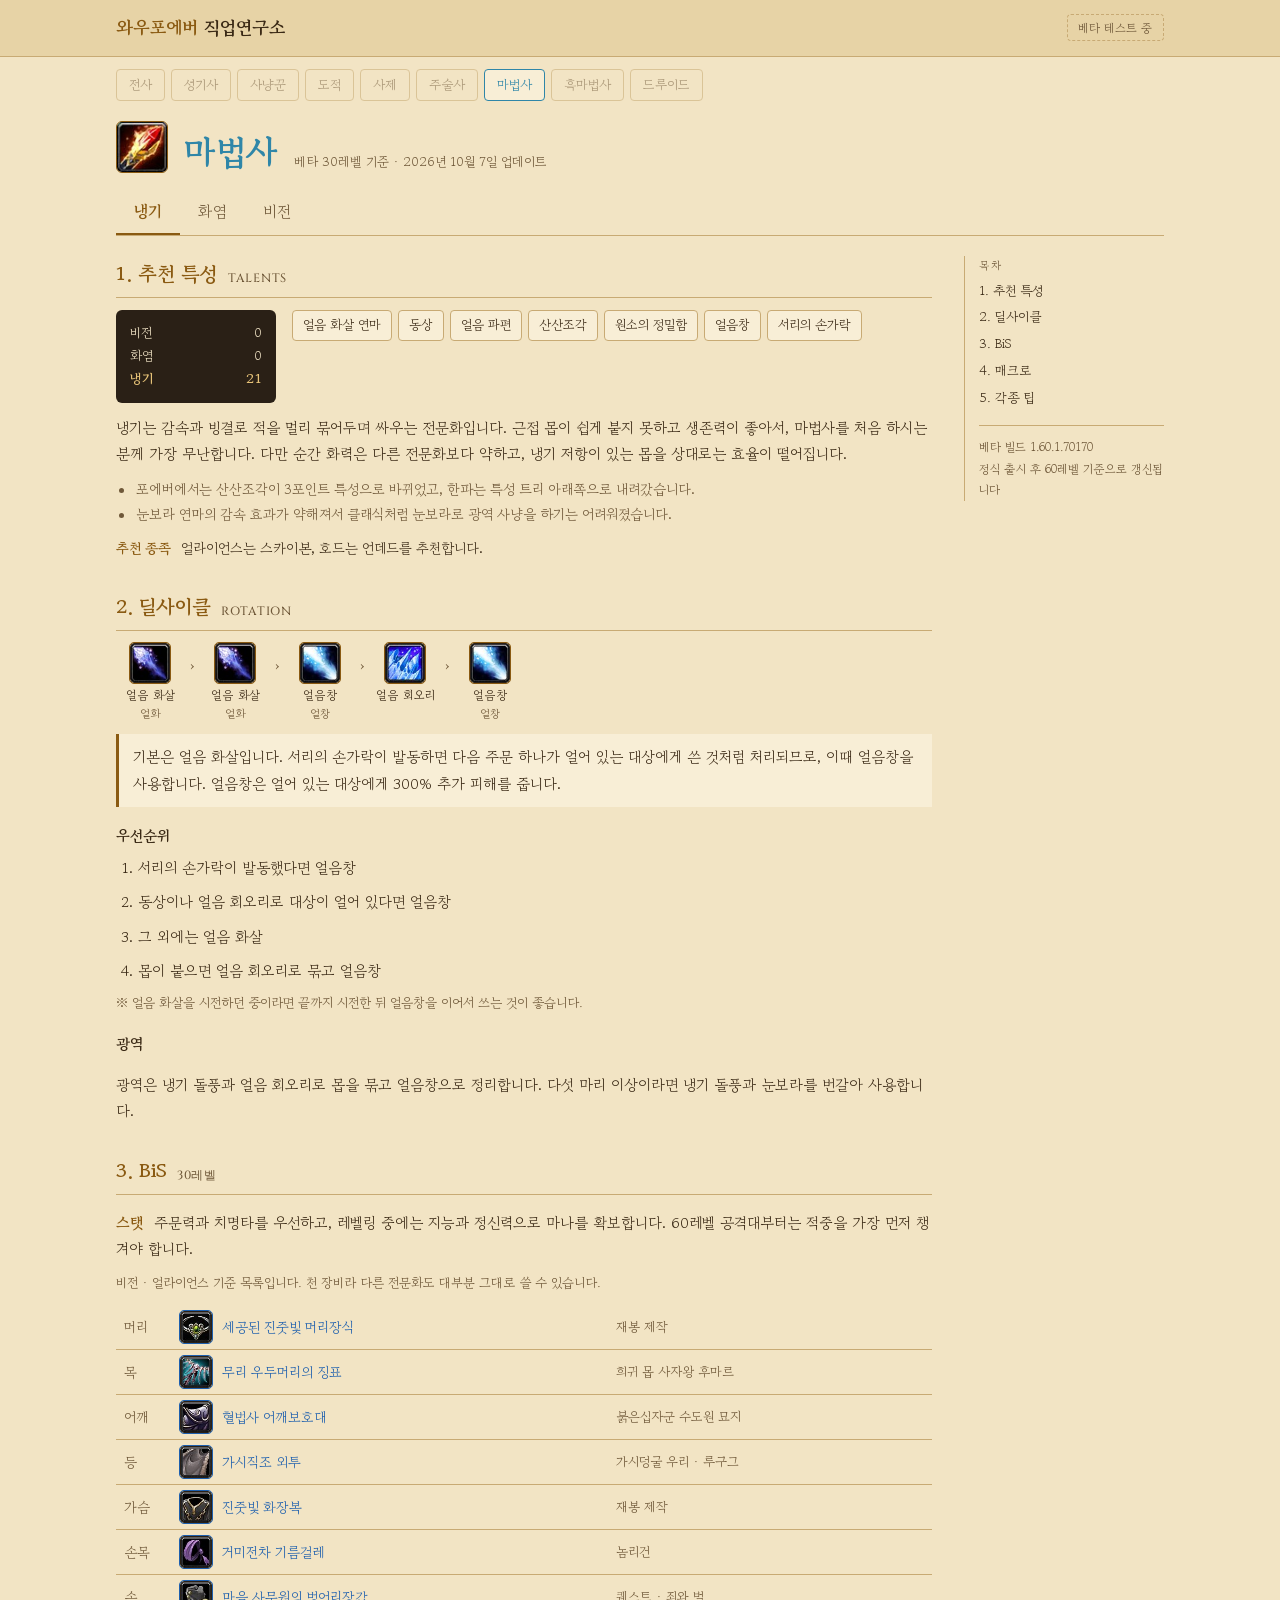
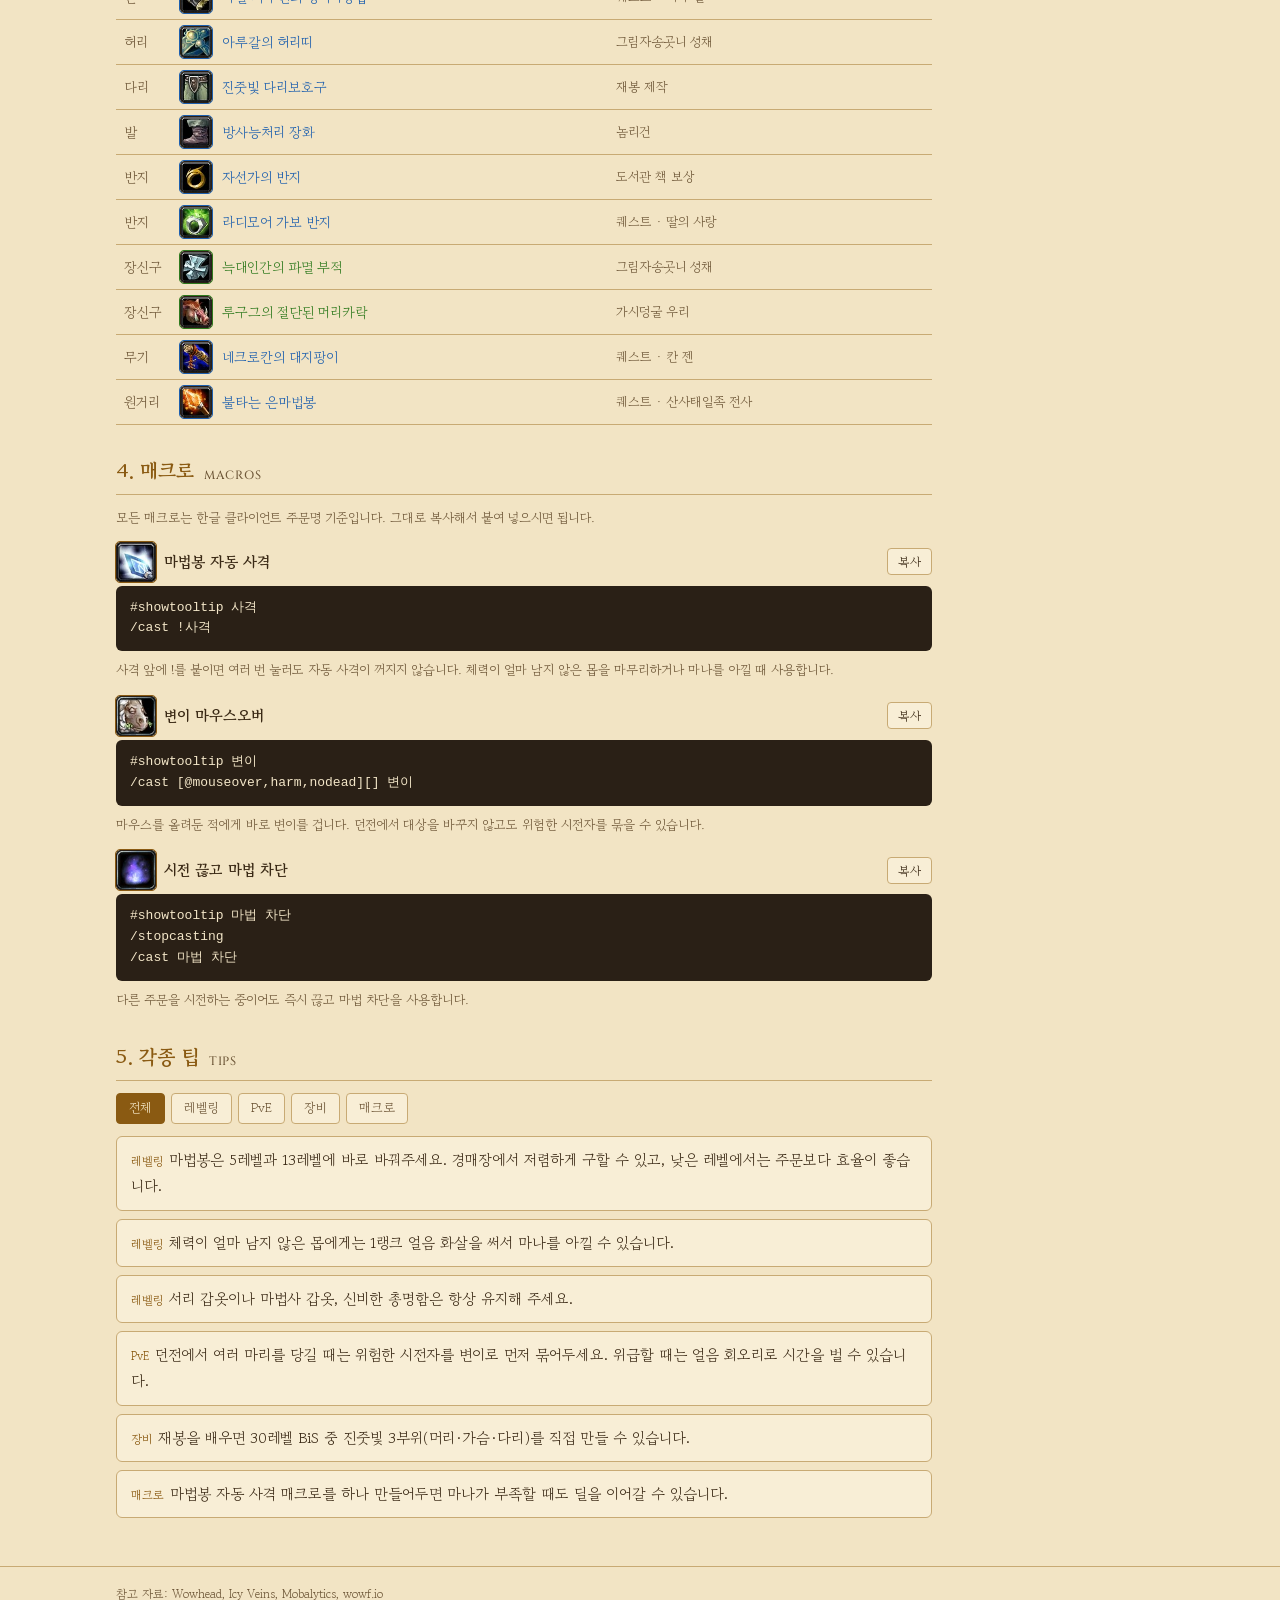
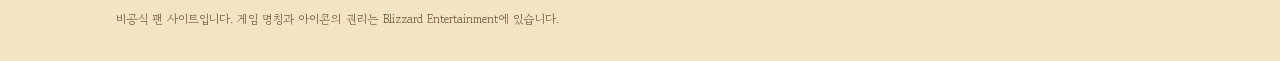
==== mage/index.html @ 9375bca7 "Add files via upload" ====
<!doctype html>
<html lang="ko">
<head>
<meta charset="utf-8">
<meta name="viewport" content="width=device-width, initial-scale=1, viewport-fit=cover">
<title>마법사 공략 · 와우포에버 직업연구소</title>
<meta name="description" content="와우 포에버 마법사 냉기·화염·비전 공략. 추천 특성, 딜사이클, 30레벨 BiS, 한글 클라이언트 매크로, 팁을 한곳에 정리했습니다.">
<meta property="og:type" content="website">
<meta property="og:site_name" content="와우포에버 직업연구소">
<meta property="og:title" content="마법사 공략 · 와우포에버 직업연구소">
<meta property="og:description" content="와우 포에버 마법사 냉기·화염·비전 공략. 추천 특성, 딜사이클, 30레벨 BiS, 한글 클라이언트 매크로, 팁을 한곳에 정리했습니다.">
<meta property="og:image" content="/assets/og.jpg">
<meta name="theme-color" content="#e7d3a6">
<link rel="icon" href="/assets/icons/classicon_mage.jpg">
<link rel="preconnect" href="https://fonts.googleapis.com">
<link rel="preconnect" href="https://fonts.gstatic.com" crossorigin>
<link rel="stylesheet" href="https://fonts.googleapis.com/css2?family=Cinzel:wght@500;600&family=Gowun+Batang:wght@400;700&display=swap">
<link rel="stylesheet" href="/assets/style.css">
</head>
<body>
<header class="top"><div class="wrap">
  <a class="logo" href="/"><em>와우포에버</em> 직업연구소</a>
  <span class="note">베타 테스트 중</span>
</div></header>

<div class="wrap">
  <nav class="classes" aria-label="직업">
    <span class="off" title="준비 중">전사</span><span class="off" title="준비 중">성기사</span><span class="off" title="준비 중">사냥꾼</span><span class="off" title="준비 중">도적</span><span class="off" title="준비 중">사제</span><span class="off" title="준비 중">주술사</span><a class="on" href="/mage/" aria-current="page">마법사</a><span class="off" title="준비 중">흑마법사</span><span class="off" title="준비 중">드루이드</span>
  </nav>
  <div class="hero">
    <img class="cls-ic" alt="" src="/assets/icons/classicon_mage.jpg" width="52" height="52"><h1>마법사</h1>
    <p>베타 30레벨 기준 · 2026년 10월 7일 업데이트</p>
  </div>
  <div class="specs" role="tablist" aria-label="전문화">
    <button role="tab" id="tab-frost" data-spec="frost" aria-selected="true">냉기</button>
    <button role="tab" id="tab-fire" data-spec="fire" aria-selected="false">화염</button>
    <button role="tab" id="tab-arcane" data-spec="arcane" aria-selected="false">비전</button>
  </div>

  <div class="body">
    <main id="guide" role="tabpanel" aria-live="polite"></main>
    <aside class="toc" aria-label="목차">
      <b>목차</b>
      <a href="#talents">1. 추천 특성</a>
      <a href="#rotation">2. 딜사이클</a>
      <a href="#bis">3. BiS</a>
      <a href="#macros">4. 매크로</a>
      <a href="#tips">5. 각종 팁</a>
      <div class="meta">베타 빌드 1.60.1.70170<br>정식 출시 후 60레벨 기준으로 갱신됩니다</div>
    </aside>
  </div>
</div>

<footer><div class="wrap"><p style="margin:0 0 4px">참고 자료: Wowhead, Icy Veins, Mobalytics, wowf.io</p>비공식 팬 사이트입니다. 게임 명칭과 아이콘의 권리는 Blizzard Entertainment에 있습니다.</div></footer>
<script src="/assets/mage.js"></script>
</body>
</html>
---- assets/style.css ----
/* Layout: parchment guide book — top bar, class strip, spec tabs, two-column body (guide + sticky contents) that stacks on phones */
:root{
  --parch:#f2e4c4; --parch-2:#f8eed6; --parch-3:#e7d3a6;
  --ink:#3a2915; --ink-2:#6f5839; --rule:#c8aa74;
  --gold:#8a5a12; --stone:#2a2016; --stone-ink:#f3e6c8; --rune:#e6c278;
  --mage:#2f86a8; --rare:#1d5fae; --epic:#7a2fb8; --unc:#2f7a1e;
  --display:'Cinzel','Times New Roman',serif;
  --body:'Gowun Batang','Nanum Myeongjo','Apple SD Gothic Neo',serif;
  --mono:ui-monospace,'SFMono-Regular',Menlo,Consolas,monospace;
  color-scheme:light;
}
*{box-sizing:border-box}
body{background:var(--parch);color:var(--ink);font-family:var(--body);font-size:15px;line-height:1.75;margin:0}
a{color:var(--gold)}
.wrap{max-width:1080px;margin:0 auto;padding-inline:16px}
header.top{background:var(--parch-3);border-bottom:1px solid var(--rule)}
header.top .wrap{display:flex;align-items:center;gap:16px;padding-block:12px;flex-wrap:wrap}
.logo{font-family:var(--body);font-weight:700;color:var(--ink);font-size:18px;text-decoration:none}
.logo em{font-style:normal;color:var(--gold)}
.note{margin-left:auto;font-size:12px;color:var(--ink-2);border:1px dashed var(--rule);padding:2px 10px;border-radius:4px}
.classes{display:flex;gap:6px;overflow-x:auto;padding-block:12px}
.classes span,.classes a{text-decoration:none;white-space:nowrap;font-size:13px;padding:4px 12px;border:1px solid var(--rule);border-radius:4px;color:var(--ink-2)}
.classes .on{text-decoration:none;color:var(--mage);border-color:var(--mage);background:var(--parch-2)}
.classes .off{opacity:.55}
.hero{display:flex;align-items:flex-end;gap:16px;flex-wrap:wrap;padding-block:8px 4px}
.hero h1{font-family:var(--body);font-weight:700;font-size:34px;color:var(--mage);margin:0;line-height:1.2;text-wrap:balance}
.hero p{margin:0;color:var(--ink-2);font-size:13px}
.specs{display:flex;gap:0;border-bottom:1px solid var(--rule);margin-top:12px}
.specs button{font:inherit;font-size:16px;background:none;border:0;border-bottom:2px solid transparent;padding:8px 18px;color:var(--ink-2);cursor:pointer}
.specs button[aria-selected="true"]{color:var(--gold);border-bottom-color:var(--gold);font-weight:700}
.specs button:focus-visible,.copy:focus-visible,.toc a:focus-visible,.tags button:focus-visible{outline:2px solid var(--mage);outline-offset:2px}
.body{display:grid;grid-template-columns:minmax(0,1fr) 200px;gap:32px;padding-block:20px 48px}
.toc{position:sticky;top:calc(env(safe-area-inset-top,0px) + 16px);align-self:start;font-size:13px;border-left:1px solid var(--rule);padding-left:14px;display:flex;flex-direction:column;gap:4px}
.toc b{font-size:11px;letter-spacing:.08em;color:var(--ink-2);font-weight:400}
.toc a{text-decoration:none;color:var(--ink)}
.meta{margin-top:12px;padding-top:10px;border-top:1px solid var(--rule);font-size:12px;color:var(--ink-2);line-height:1.8}
section{scroll-margin-top:16px}
section+section{margin-top:28px}
h2{font-family:var(--body);font-weight:700;font-size:20px;color:var(--gold);margin:0 0 12px;padding-bottom:6px;border-bottom:1px solid var(--rule);display:flex;align-items:baseline;gap:10px}
h2 small{font-family:var(--display);font-size:12px;color:var(--ink-2);letter-spacing:.06em;font-weight:500}
.ic{width:40px;height:40px;flex:none;border:1px solid var(--stone);outline:1px solid var(--gold);border-radius:4px;display:block;background:var(--stone)}
.cls-ic{width:52px;height:52px;border-radius:6px;border:1px solid var(--gold)}
.build{display:flex;gap:16px;flex-wrap:wrap;align-items:flex-start}
.points{background:var(--stone);color:var(--stone-ink);border-radius:6px;padding:12px 14px;min-width:160px;font-variant-numeric:tabular-nums}
.points div{display:flex;justify-content:space-between;gap:16px;font-size:13px}
.points .hl{color:var(--rune);font-weight:700}
.chips{display:flex;flex-wrap:wrap;gap:6px;flex:1;min-width:0}
.chips span{font-size:13px;padding:3px 10px;border:1px solid var(--rule);border-radius:4px;background:var(--parch-2)}
.why{margin:12px 0 0}
.seq{display:flex;align-items:flex-start;gap:6px;flex-wrap:wrap}
.step{display:flex;flex-direction:column;align-items:center;gap:4px;width:68px;text-align:center;font-size:12px;line-height:1.3}
.arrow{color:var(--ink-2);margin-top:9px}
blockquote{margin:14px 0;padding:10px 14px;border-left:3px solid var(--gold);background:var(--parch-2);border-radius:0}
ol.prio{margin:0;padding-left:22px}
.warn{color:var(--ink-2);font-size:13px;margin-top:8px}
.bis{width:100%;border-collapse:collapse;font-size:14px}
.bis-wrap{overflow-x:auto}
.bis td{padding:6px 8px;border-bottom:1px solid var(--rule);vertical-align:middle}
.bis td:first-child{color:var(--ink-2);white-space:nowrap;width:56px}
.bis .item{display:flex;align-items:center;gap:10px}
.bis .ic{width:32px;height:32px}
.bis .ic.rare{outline-color:var(--rare)}.bis .ic.unc{outline-color:var(--unc)}
.alias{font-size:11px;color:var(--ink-2)}
.rare{color:var(--rare)}.epic{color:var(--epic)}.unc{color:var(--unc)}
.bis td:last-child{color:var(--ink-2);font-size:13px}
.stat{margin-bottom:10px}
.macro{margin-bottom:14px}
.macro-h{display:flex;justify-content:space-between;align-items:center;margin-bottom:4px}
.copy{font:inherit;font-size:12px;background:var(--parch-2);border:1px solid var(--rule);border-radius:4px;padding:2px 10px;color:var(--ink);cursor:pointer}
pre{margin:0;background:var(--stone);color:var(--stone-ink);border-radius:6px;padding:12px 14px;font-family:var(--mono);font-size:13px;line-height:1.6;overflow-x:auto}
.tags{display:flex;gap:6px;flex-wrap:wrap;margin-bottom:12px}
.tags button{font:inherit;font-size:13px;background:var(--parch-2);border:1px solid var(--rule);border-radius:4px;padding:3px 12px;color:var(--ink-2);cursor:pointer}
.tags button[aria-pressed="true"]{background:var(--gold);border-color:var(--gold);color:var(--parch)}
.tips{display:flex;flex-direction:column;gap:8px}
.tip{background:var(--parch-2);border:1px solid var(--rule);border-radius:6px;padding:10px 14px}
.tip .t{font-size:12px;color:var(--gold);margin-right:6px}
.bdg{display:inline-block;font-size:11px;line-height:1.5;padding:0 7px;border-radius:3px;margin-right:6px;white-space:nowrap}
.b-off{background:#d9e6f2;color:#1d4f80}.b-ok{background:#dbe7c4;color:#3d5a12}.b-one{background:#ecdcb6;color:#6f5011}
.b-bad{background:#f1d0c4;color:#8a2c14}.b-chk{background:#e6d6ef;color:#5b2a7a}.b-none{background:#e2dccf;color:#5d544a}
.meta-line{display:flex;flex-wrap:wrap;align-items:center;gap:2px 0;font-size:11px;color:var(--ink-2);margin-top:4px}
.srcs a{color:var(--ink-2)}
.items{display:flex;flex-direction:column;gap:10px;margin-top:12px}
.it p,.tip p,blockquote p{margin:0}
ol.prio li{margin-bottom:8px}
.warnbox{margin-top:10px;color:var(--ink-2);font-size:14px}
.macro .item{display:flex;align-items:center;gap:8px}
.legend{display:flex;flex-wrap:wrap;gap:6px;margin-top:10px;font-size:12px;color:var(--ink-2);align-items:center}
h3{font-family:var(--body);font-weight:700;font-size:15px;margin:16px 0 6px;color:var(--ink)}
.notes{margin:10px 0 0;padding-left:20px;color:var(--ink-2);font-size:14px}
.race{margin:10px 0 0;font-size:14px}.race b,.stat b{color:var(--gold);margin-right:6px}
footer{border-top:1px solid var(--rule);font-size:12px;color:var(--ink-2);padding-block:16px 32px}
@media (max-width:760px){
  .body{grid-template-columns:minmax(0,1fr)}
  .toc{position:sticky;top:env(safe-area-inset-top,0px);z-index:2;flex-direction:row;overflow-x:auto;border-left:0;padding:8px 0;background:var(--parch);border-bottom:1px solid var(--rule);order:-1}
  .toc b,.meta{display:none}
  .toc a{white-space:nowrap;padding:2px 10px;border:1px solid var(--rule);border-radius:4px;background:var(--parch-2)}
  .hero h1{font-size:28px}
}
@media (prefers-reduced-motion:no-preference){html{scroll-behavior:smooth}}
.home-hero{padding-block:40px 16px}
.home-hero h1{font-family:var(--body);font-weight:700;font-size:32px;margin:0 0 10px;text-wrap:balance}
.home-hero h1 em{font-style:normal;color:var(--gold)}
.home-hero p{margin:0;color:var(--ink-2);max-width:36em}
.grid{display:grid;grid-template-columns:repeat(auto-fill,minmax(150px,1fr));gap:10px;padding-block:20px 48px}
.card{display:flex;align-items:center;gap:10px;padding:12px;border:1px solid var(--rule);border-radius:6px;background:var(--parch-2);text-decoration:none;color:var(--ink)}
.card img{width:40px;height:40px;border-radius:4px;border:1px solid var(--gold)}
.card b{display:block;font-size:16px}.card small{color:var(--ink-2);font-size:12px}
a.card:hover{border-color:var(--gold)}
.card.off{opacity:.5}
.card .ph{width:40px;height:40px;border-radius:4px;border:1px solid var(--rule);background:var(--parch-3)}
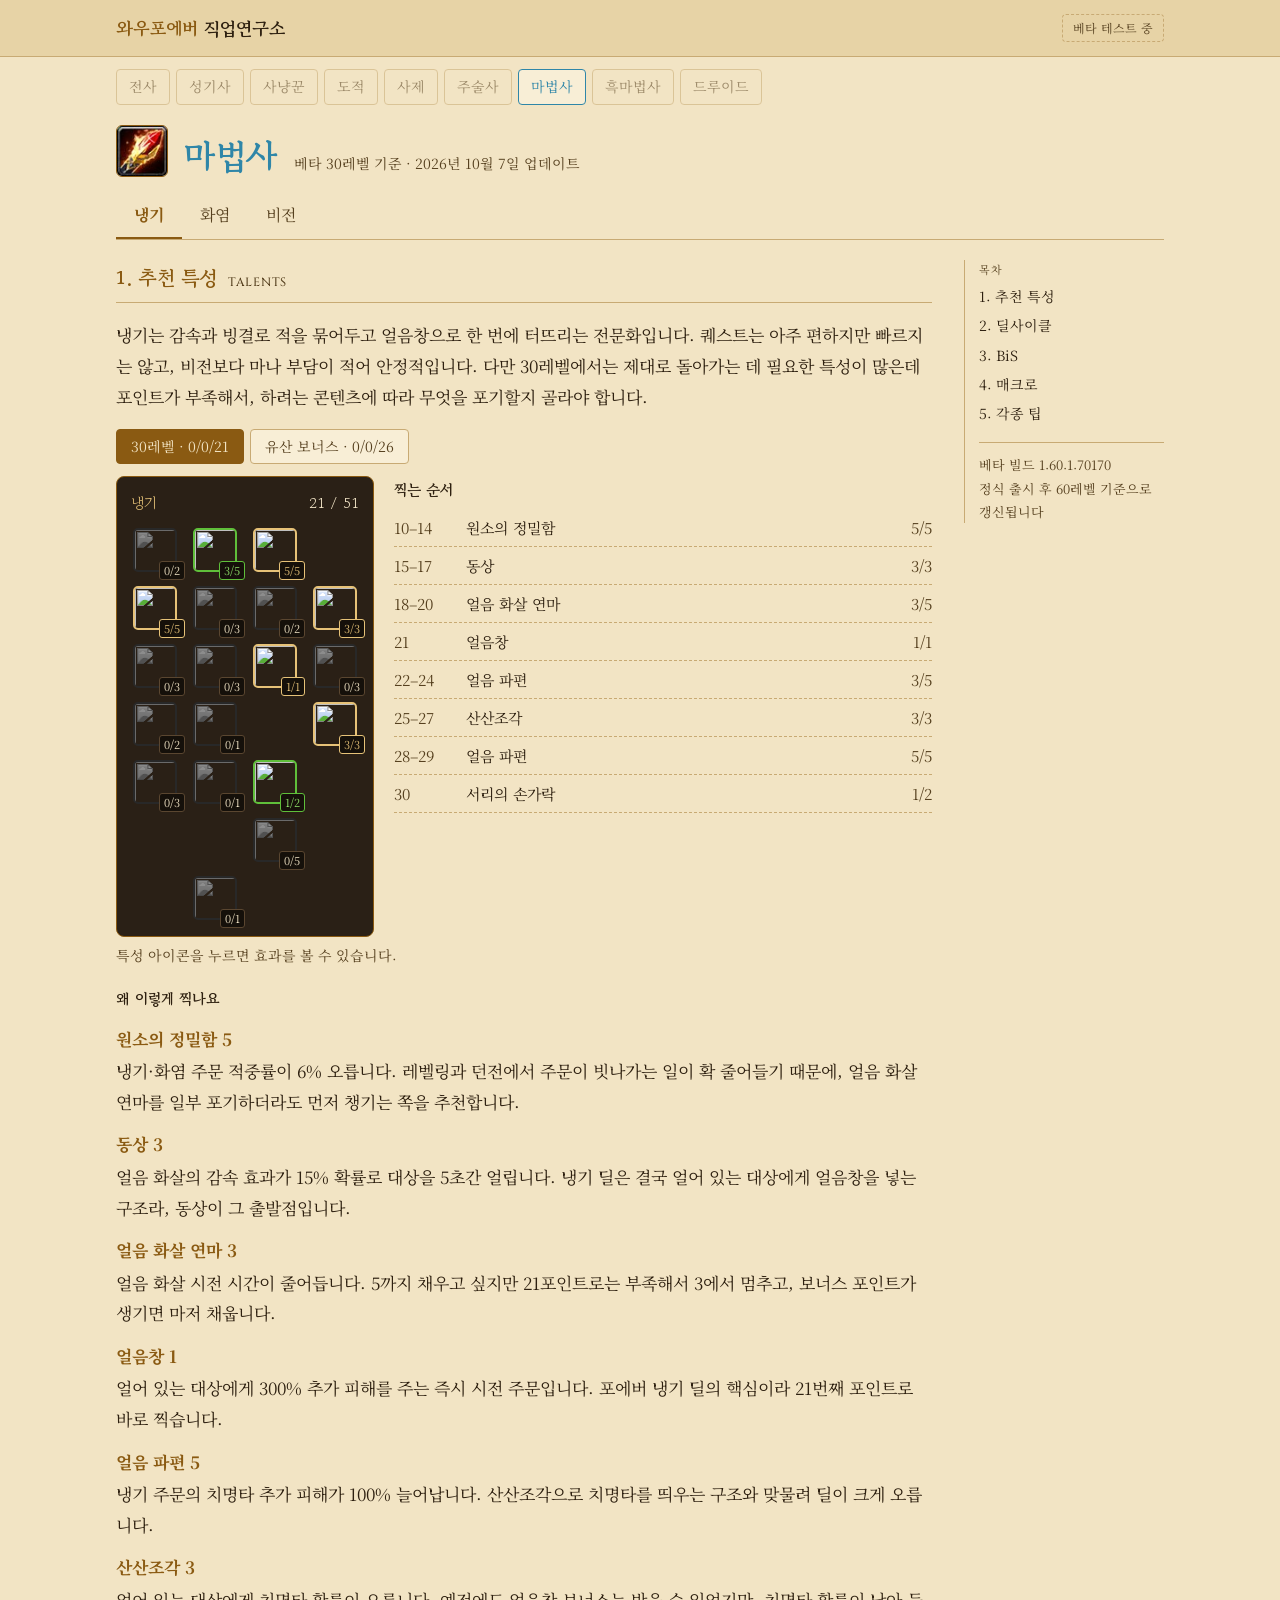
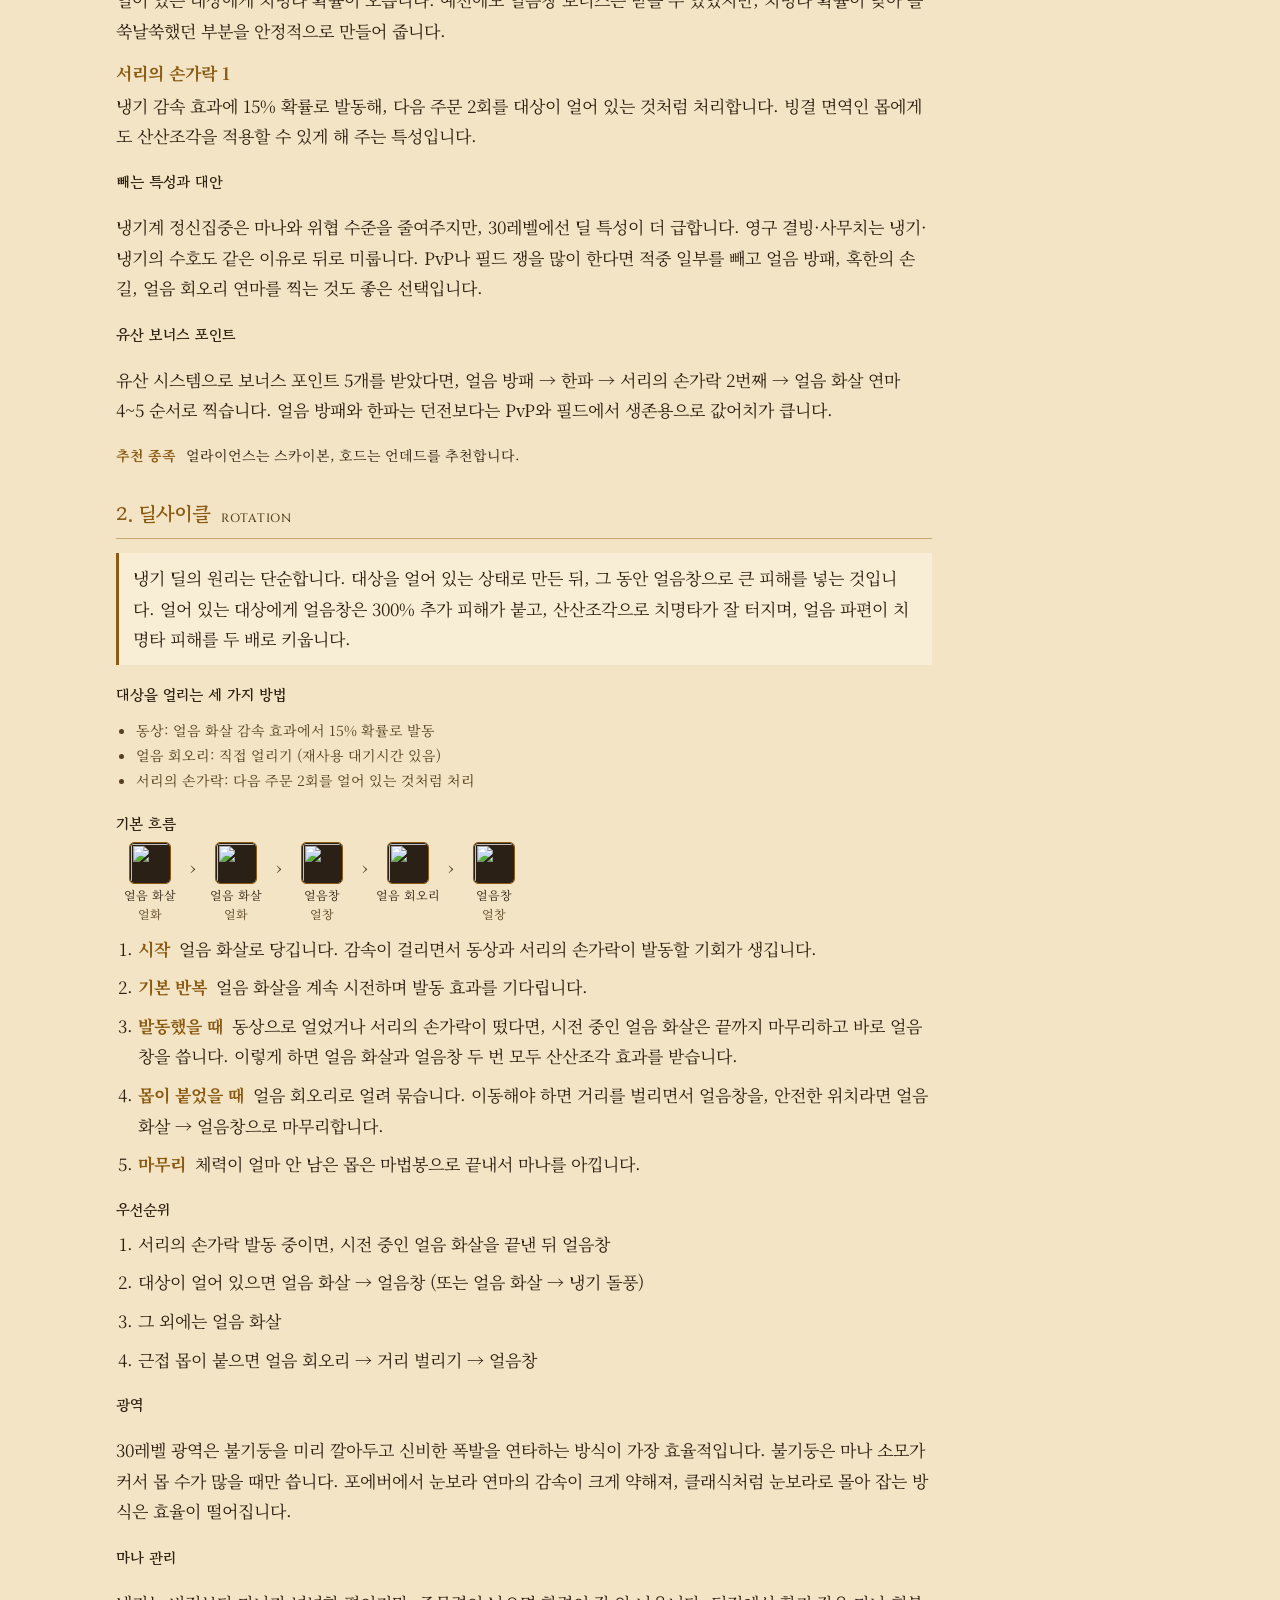
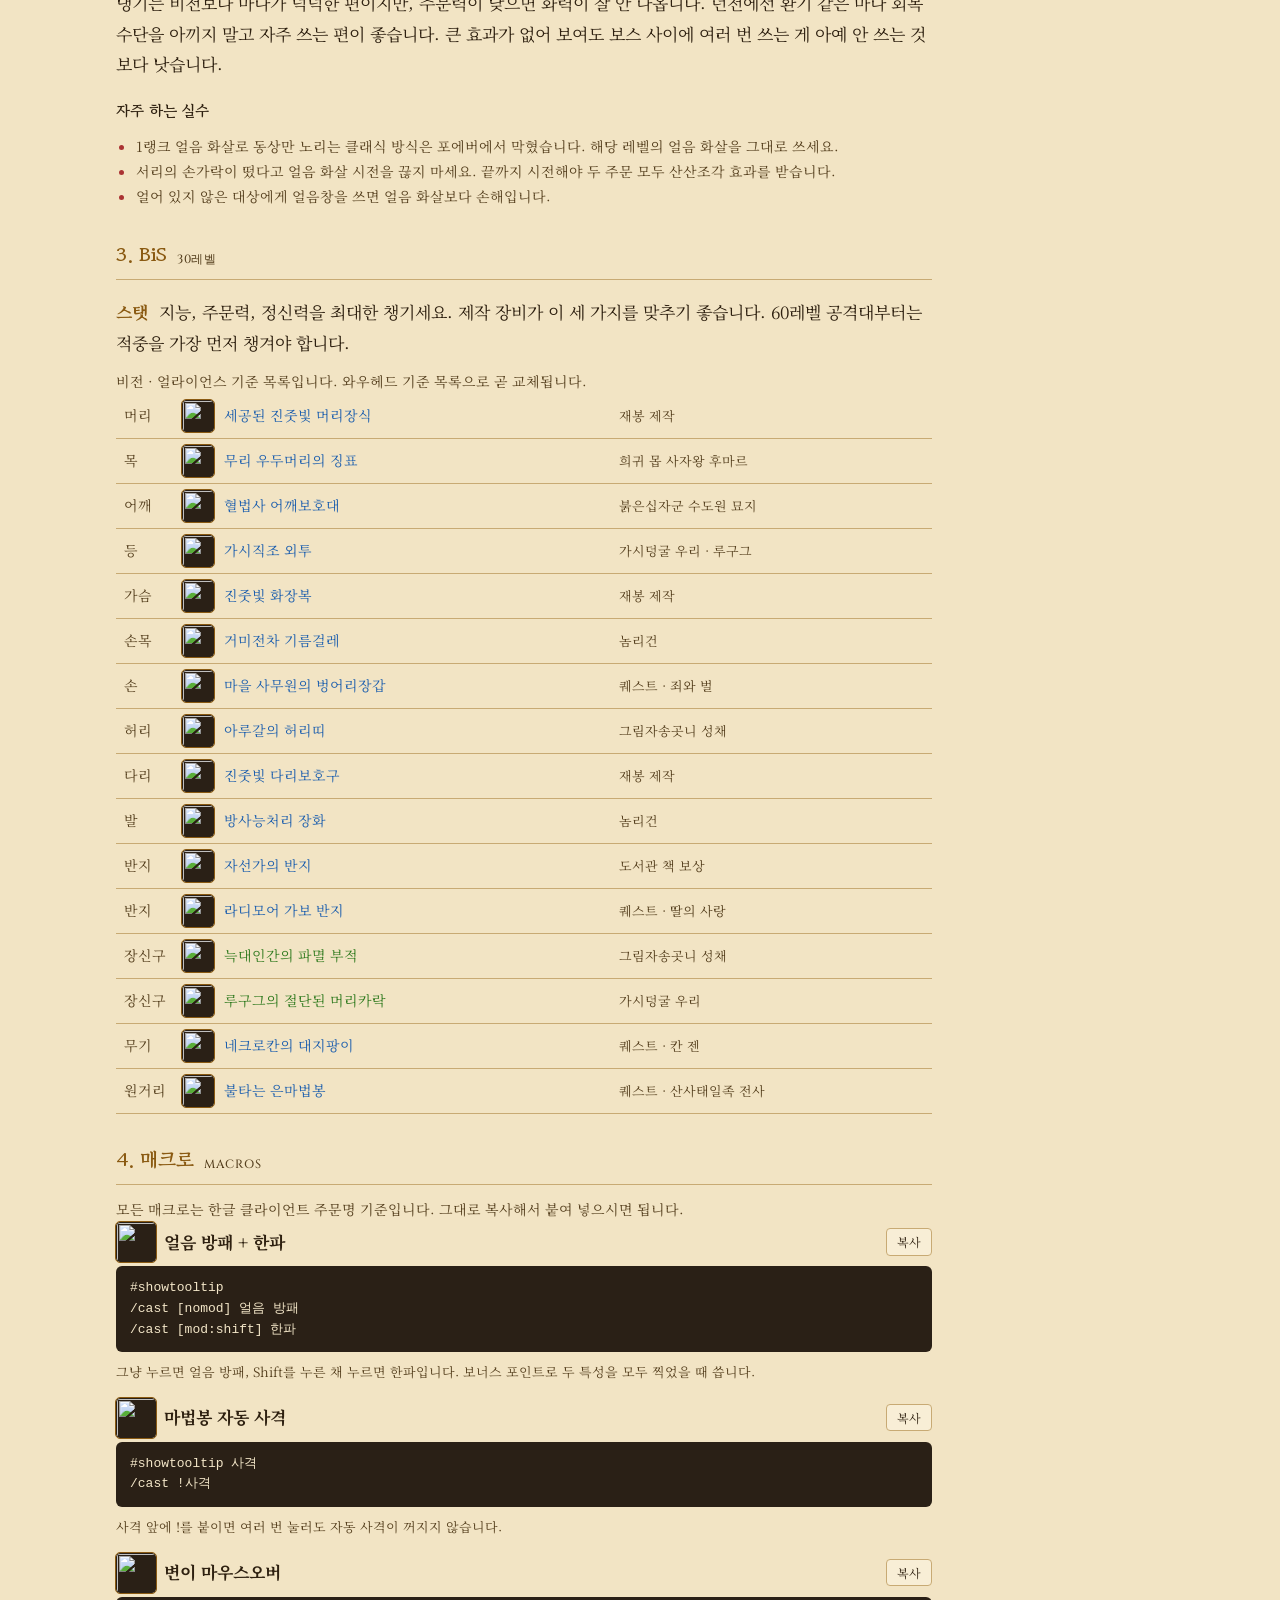
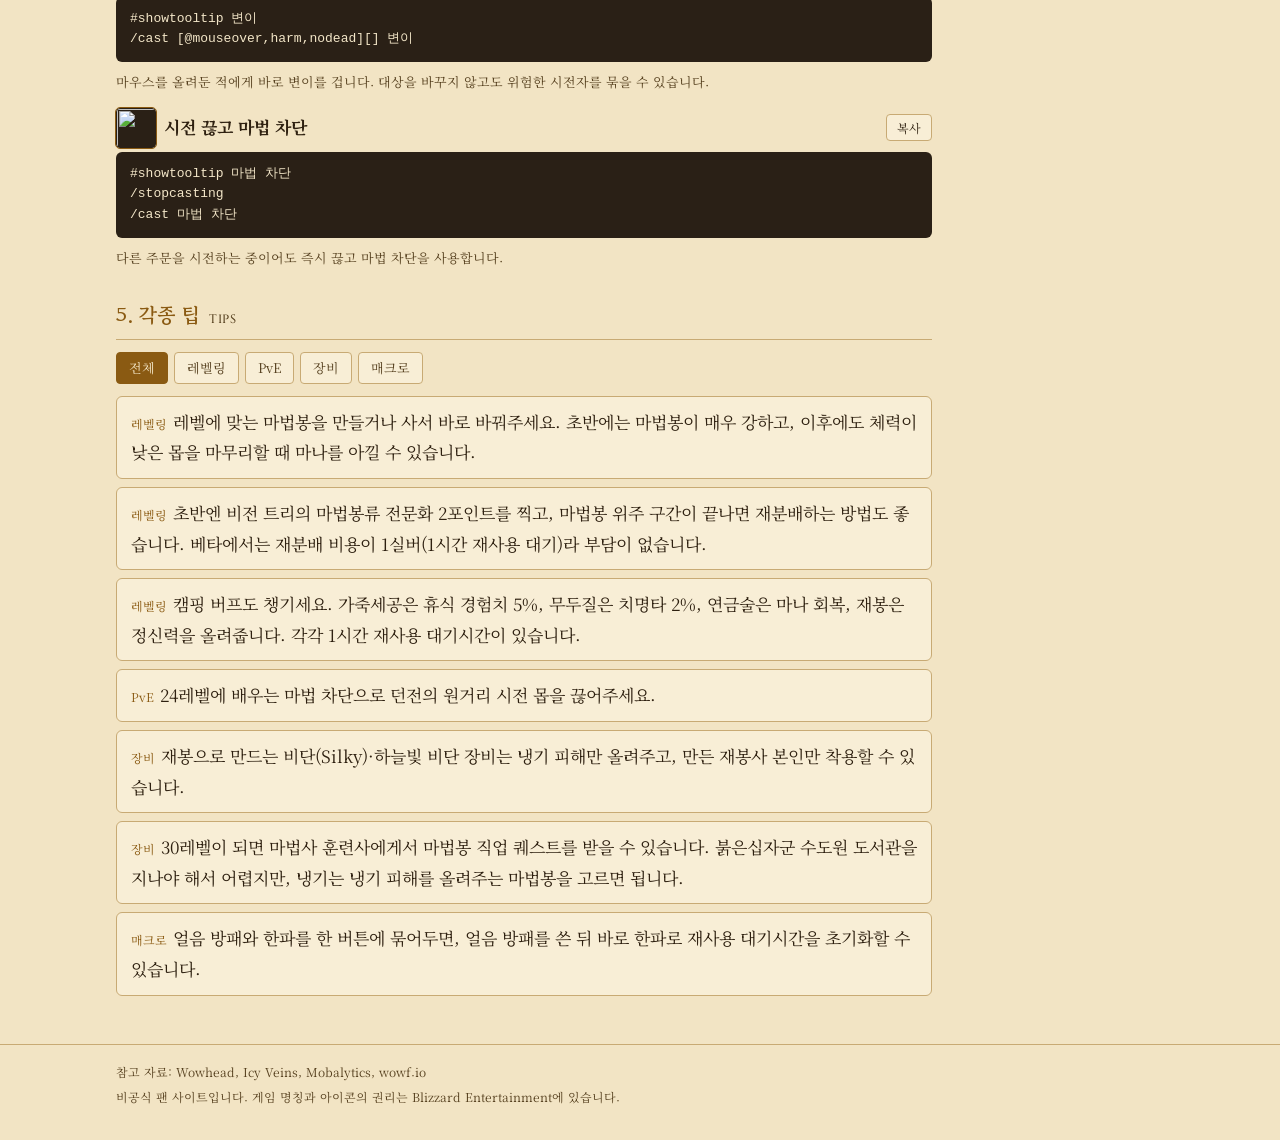
==== commit 7576cce2: "Update index.html" ====
--- a/mage/index.html
+++ b/mage/index.html
@@ -14,7 +14,7 @@
 <link rel="icon" href="/assets/icons/classicon_mage.jpg">
 <link rel="preconnect" href="https://fonts.googleapis.com">
 <link rel="preconnect" href="https://fonts.gstatic.com" crossorigin>
-<link rel="stylesheet" href="https://fonts.googleapis.com/css2?family=Cinzel:wght@500;600&family=Gowun+Batang:wght@400;700&display=swap">
+<link rel="stylesheet" href="https://fonts.googleapis.com/css2?family=Cinzel:wght@500;600&family=Gowun+Batang:wght@400;700&family=Noto+Serif+KR:wght@400;500;700&display=swap">
 <link rel="stylesheet" href="/assets/style.css">
 </head>
 <body>
--- a/assets/style.css
+++ b/assets/style.css
@@ -1,42 +1,43 @@
 /* Layout: parchment guide book — top bar, class strip, spec tabs, two-column body (guide + sticky contents) that stacks on phones */
 :root{
   --parch:#f2e4c4; --parch-2:#f8eed6; --parch-3:#e7d3a6;
-  --ink:#3a2915; --ink-2:#6f5839; --rule:#c8aa74;
+  --ink:#2e2010; --ink-2:#56401f; --rule:#c8aa74;
   --gold:#8a5a12; --stone:#2a2016; --stone-ink:#f3e6c8; --rune:#e6c278;
   --mage:#2f86a8; --rare:#1d5fae; --epic:#7a2fb8; --unc:#2f7a1e;
   --display:'Cinzel','Times New Roman',serif;
-  --body:'Gowun Batang','Nanum Myeongjo','Apple SD Gothic Neo',serif;
+  --body:'Noto Serif KR','Nanum Myeongjo','Apple SD Gothic Neo',serif;
+  --head:'Gowun Batang','Noto Serif KR',serif;
   --mono:ui-monospace,'SFMono-Regular',Menlo,Consolas,monospace;
   color-scheme:light;
 }
 *{box-sizing:border-box}
-body{background:var(--parch);color:var(--ink);font-family:var(--body);font-size:15px;line-height:1.75;margin:0}
+body{background:var(--parch);color:var(--ink);font-family:var(--body);font-size:16px;line-height:1.8;margin:0;-webkit-font-smoothing:antialiased}
 a{color:var(--gold)}
 .wrap{max-width:1080px;margin:0 auto;padding-inline:16px}
 header.top{background:var(--parch-3);border-bottom:1px solid var(--rule)}
 header.top .wrap{display:flex;align-items:center;gap:16px;padding-block:12px;flex-wrap:wrap}
-.logo{font-family:var(--body);font-weight:700;color:var(--ink);font-size:18px;text-decoration:none}
+.logo{font-family:var(--head);font-weight:700;color:var(--ink);font-size:18px;text-decoration:none}
 .logo em{font-style:normal;color:var(--gold)}
 .note{margin-left:auto;font-size:12px;color:var(--ink-2);border:1px dashed var(--rule);padding:2px 10px;border-radius:4px}
 .classes{display:flex;gap:6px;overflow-x:auto;padding-block:12px}
-.classes span,.classes a{text-decoration:none;white-space:nowrap;font-size:13px;padding:4px 12px;border:1px solid var(--rule);border-radius:4px;color:var(--ink-2)}
+.classes span,.classes a{text-decoration:none;white-space:nowrap;font-size:14px;padding:4px 12px;border:1px solid var(--rule);border-radius:4px;color:var(--ink-2)}
 .classes .on{text-decoration:none;color:var(--mage);border-color:var(--mage);background:var(--parch-2)}
 .classes .off{opacity:.55}
 .hero{display:flex;align-items:flex-end;gap:16px;flex-wrap:wrap;padding-block:8px 4px}
-.hero h1{font-family:var(--body);font-weight:700;font-size:34px;color:var(--mage);margin:0;line-height:1.2;text-wrap:balance}
-.hero p{margin:0;color:var(--ink-2);font-size:13px}
+.hero h1{font-family:var(--head);font-weight:700;font-size:34px;color:var(--mage);margin:0;line-height:1.2;text-wrap:balance}
+.hero p{margin:0;color:var(--ink-2);font-size:14px}
 .specs{display:flex;gap:0;border-bottom:1px solid var(--rule);margin-top:12px}
 .specs button{font:inherit;font-size:16px;background:none;border:0;border-bottom:2px solid transparent;padding:8px 18px;color:var(--ink-2);cursor:pointer}
 .specs button[aria-selected="true"]{color:var(--gold);border-bottom-color:var(--gold);font-weight:700}
 .specs button:focus-visible,.copy:focus-visible,.toc a:focus-visible,.tags button:focus-visible{outline:2px solid var(--mage);outline-offset:2px}
 .body{display:grid;grid-template-columns:minmax(0,1fr) 200px;gap:32px;padding-block:20px 48px}
-.toc{position:sticky;top:calc(env(safe-area-inset-top,0px) + 16px);align-self:start;font-size:13px;border-left:1px solid var(--rule);padding-left:14px;display:flex;flex-direction:column;gap:4px}
+.toc{position:sticky;top:calc(env(safe-area-inset-top,0px) + 16px);align-self:start;font-size:14px;border-left:1px solid var(--rule);padding-left:14px;display:flex;flex-direction:column;gap:4px}
 .toc b{font-size:11px;letter-spacing:.08em;color:var(--ink-2);font-weight:400}
 .toc a{text-decoration:none;color:var(--ink)}
-.meta{margin-top:12px;padding-top:10px;border-top:1px solid var(--rule);font-size:12px;color:var(--ink-2);line-height:1.8}
+.meta{margin-top:12px;padding-top:10px;border-top:1px solid var(--rule);font-size:13px;color:var(--ink-2);line-height:1.8}
 section{scroll-margin-top:16px}
 section+section{margin-top:28px}
-h2{font-family:var(--body);font-weight:700;font-size:20px;color:var(--gold);margin:0 0 12px;padding-bottom:6px;border-bottom:1px solid var(--rule);display:flex;align-items:baseline;gap:10px}
+h2{font-family:var(--head);font-weight:700;font-size:20px;color:var(--gold);margin:0 0 12px;padding-bottom:6px;border-bottom:1px solid var(--rule);display:flex;align-items:baseline;gap:10px}
 h2 small{font-family:var(--display);font-size:12px;color:var(--ink-2);letter-spacing:.06em;font-weight:500}
 .ic{width:40px;height:40px;flex:none;border:1px solid var(--stone);outline:1px solid var(--gold);border-radius:4px;display:block;background:var(--stone)}
 .cls-ic{width:52px;height:52px;border-radius:6px;border:1px solid var(--gold)}
@@ -85,7 +86,7 @@
 .warnbox{margin-top:10px;color:var(--ink-2);font-size:14px}
 .macro .item{display:flex;align-items:center;gap:8px}
 .legend{display:flex;flex-wrap:wrap;gap:6px;margin-top:10px;font-size:12px;color:var(--ink-2);align-items:center}
-h3{font-family:var(--body);font-weight:700;font-size:15px;margin:16px 0 6px;color:var(--ink)}
+h3{font-family:var(--head);font-weight:700;font-size:15px;margin:16px 0 6px;color:var(--ink)}
 .notes{margin:10px 0 0;padding-left:20px;color:var(--ink-2);font-size:14px}
 .race{margin:10px 0 0;font-size:14px}.race b,.stat b{color:var(--gold);margin-right:6px}
 footer{border-top:1px solid var(--rule);font-size:12px;color:var(--ink-2);padding-block:16px 32px}
@@ -108,3 +109,45 @@
 a.card:hover{border-color:var(--gold)}
 .card.off{opacity:.5}
 .card .ph{width:40px;height:40px;border-radius:4px;border:1px solid var(--rule);background:var(--parch-3)}
+
+@media (min-width:900px){body{font-size:17px}}
+.alias{font-size:12px}
+.hint{font-size:14px;color:var(--ink-2);margin:6px 0 0}
+.ic-btn{padding:0;border:0;background:none;cursor:pointer;line-height:0;border-radius:4px}
+.ic-btn:focus-visible,.tal:focus-visible,.buildtabs button:focus-visible{outline:2px solid var(--mage);outline-offset:2px}
+.buildtabs{display:flex;gap:6px;flex-wrap:wrap;margin:14px 0 12px}
+.buildtabs button{font:inherit;font-size:14px;padding:4px 14px;border:1px solid var(--rule);border-radius:4px;background:var(--parch-2);color:var(--ink-2);cursor:pointer}
+.buildtabs button[aria-selected="true"]{background:var(--gold);border-color:var(--gold);color:var(--parch)}
+.talent-layout{display:flex;gap:20px;flex-wrap:wrap;align-items:flex-start}
+.tree-wrap{background:var(--stone);border:1px solid var(--gold);border-radius:8px;padding:12px 14px 14px;flex:none}
+.tree-head{display:flex;justify-content:space-between;color:var(--rune);font-family:var(--head);font-size:15px;margin-bottom:10px}
+.tree-head b{color:var(--stone-ink);font-weight:400;font-variant-numeric:tabular-nums}
+.tree{display:grid;grid-template-columns:repeat(4,48px);grid-template-rows:repeat(7,48px);gap:10px 12px}
+.tal{position:relative;padding:0;border:0;background:none;cursor:pointer;width:48px;height:48px}
+.tal img{width:44px;height:44px;border-radius:5px;border:2px solid #5a4630;display:block;margin:2px}
+.tal.off img{filter:grayscale(1) brightness(.55)}
+.tal.part img{border-color:#5fbf3a}
+.tal.full img{border-color:var(--rune)}
+.tal .pts{position:absolute;right:-6px;bottom:-6px;background:#15100a;color:var(--stone-ink);font-size:11px;line-height:1;padding:3px 4px;border-radius:3px;border:1px solid #5a4630;font-family:var(--body);font-variant-numeric:tabular-nums}
+.tal.part .pts{color:#8fe36a;border-color:#5fbf3a}.tal.full .pts{color:var(--rune);border-color:var(--rune)}
+.order{flex:1;min-width:220px}
+.order h3{margin-top:0}
+.order ol{list-style:none;margin:0;padding:0;font-size:15px}
+.order li{display:grid;grid-template-columns:64px 1fr auto;gap:8px;padding:5px 0;border-bottom:1px dashed var(--rule)}
+.order .lv,.order .rk{color:var(--ink-2);font-variant-numeric:tabular-nums}
+.why-list{margin:0}
+.why-list dt{font-weight:700;color:var(--gold);margin-top:12px}
+.why-list dd{margin:2px 0 0}
+.steps{padding-left:22px;margin:12px 0 0}
+.steps li{margin-bottom:8px}
+.steps b{color:var(--gold);margin-right:4px}
+.warnlist li::marker{color:#a33}
+.wtip{position:absolute;z-index:20;background:#15100a;color:var(--stone-ink);border:1px solid var(--rune);border-radius:6px;padding:10px 12px;font-size:14px;line-height:1.6;box-shadow:0 6px 18px rgba(0,0,0,.35)}
+.wtip-h{display:flex;gap:10px;align-items:center}
+.wtip-h img{border-radius:4px;border:1px solid var(--gold)}
+.wtip-h b{display:block;color:#fff;font-size:15px}
+.wtip-h b.rare{color:#4a9bff}.wtip-h b.unc{color:#4fd14f}
+.wtip-h small{color:#c9b58a;font-size:12px}
+.wtip-x{margin-left:auto;align-self:flex-start;background:none;border:0;color:#c9b58a;font-size:20px;line-height:1;cursor:pointer;padding:0 2px}
+.wtip p{margin:8px 0 6px}
+.wtip a{color:var(--rune);font-size:13px}
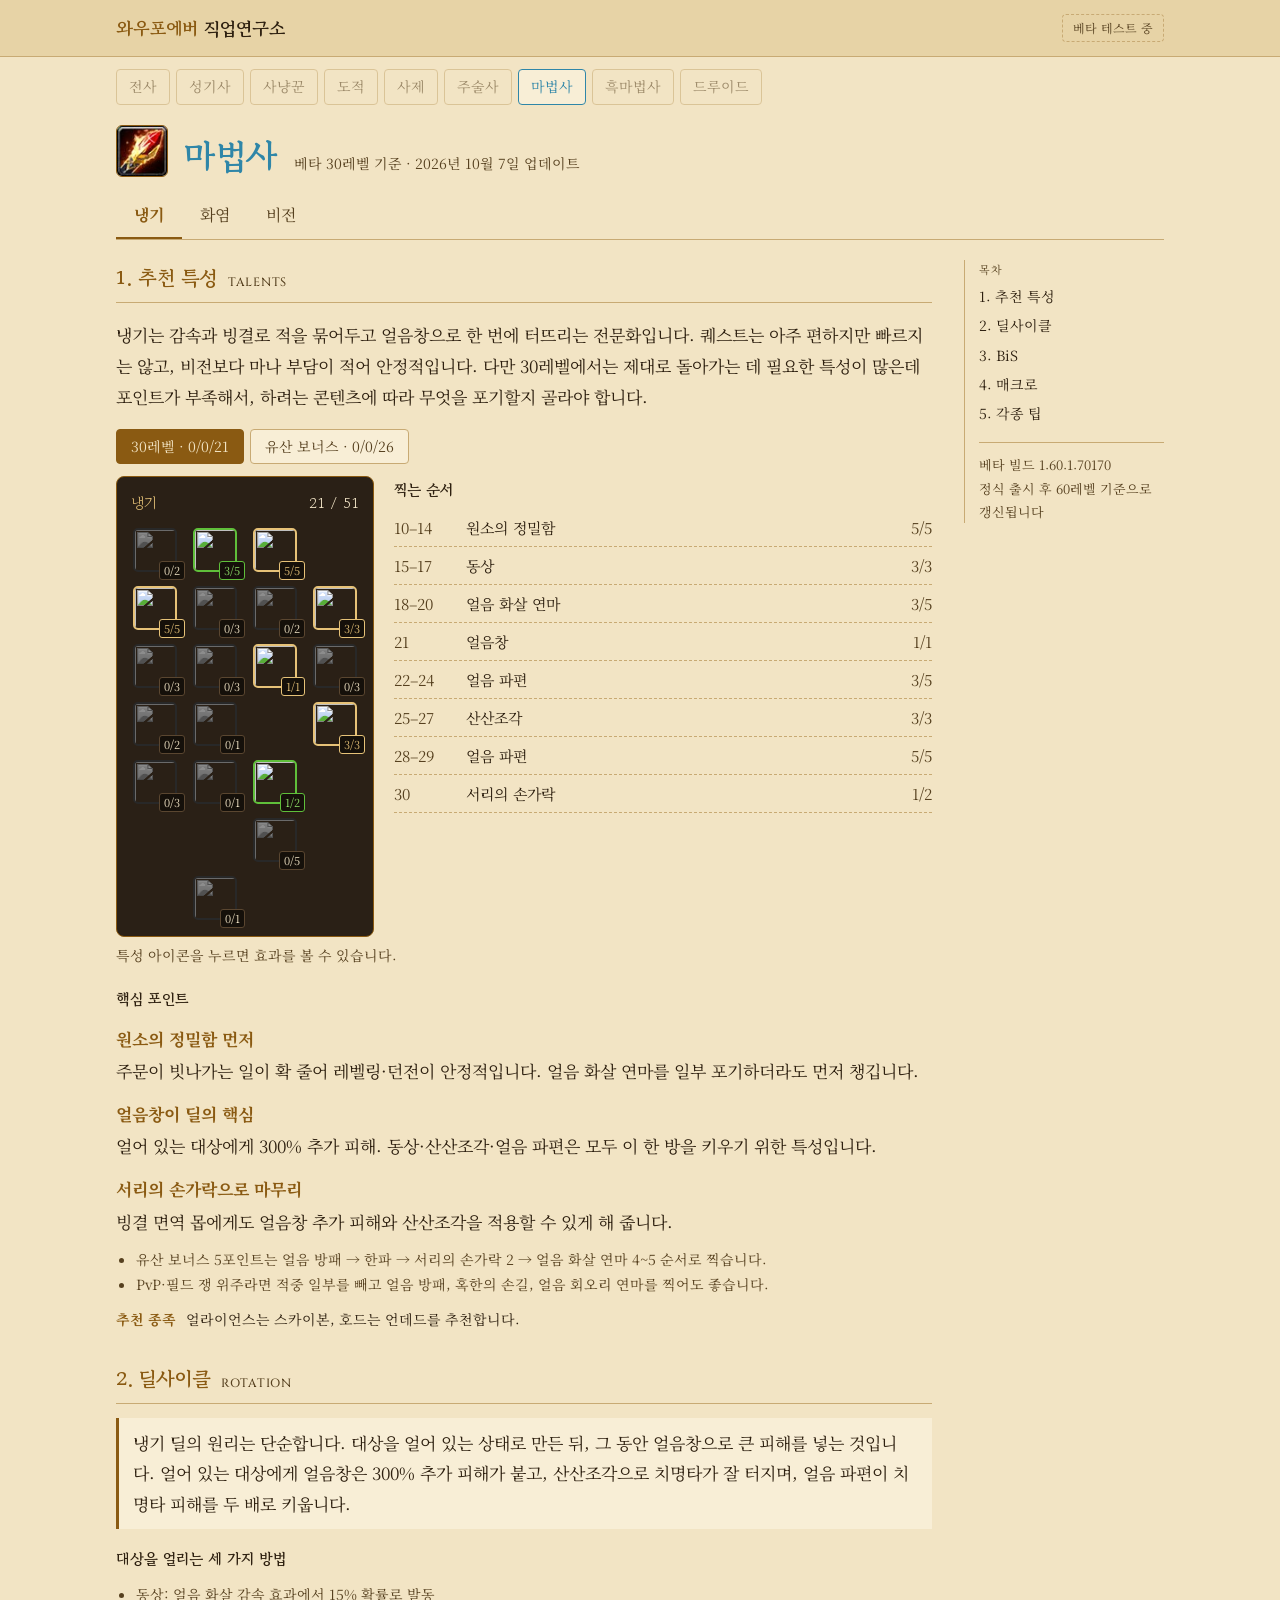
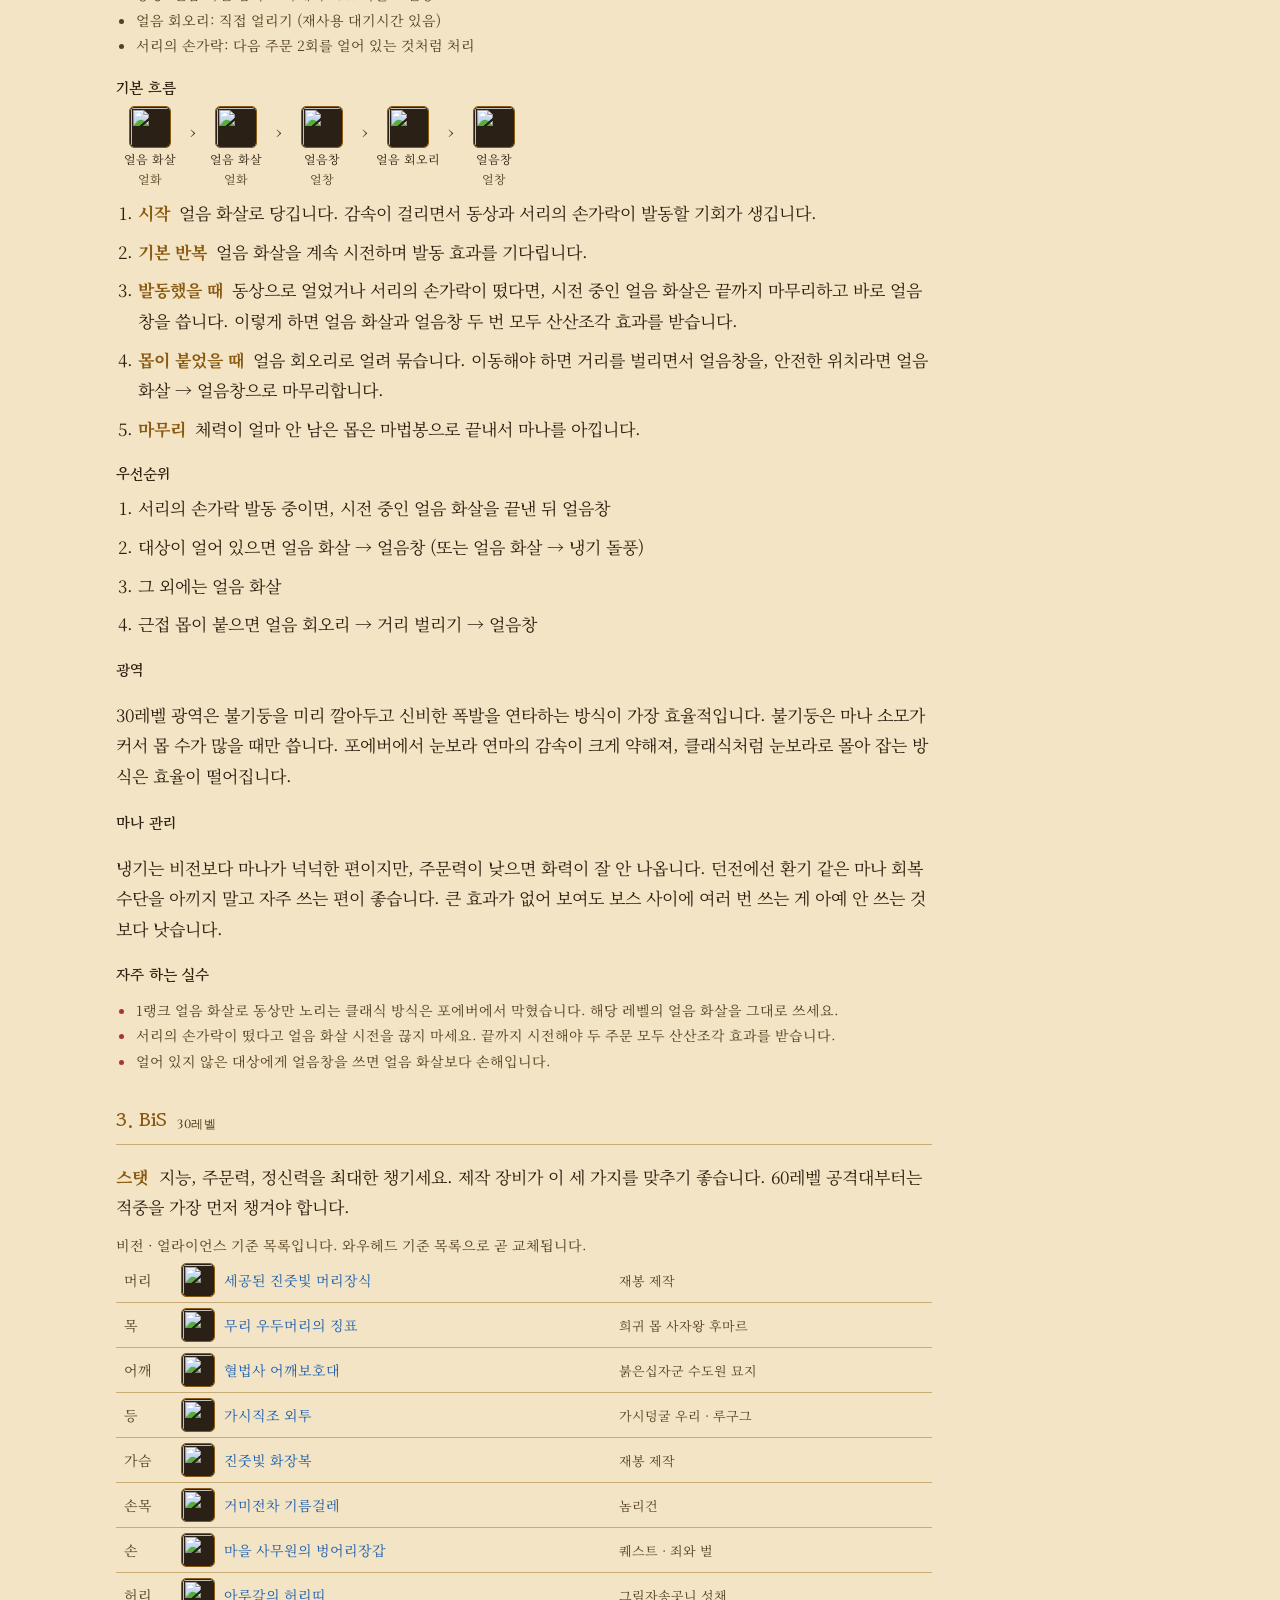
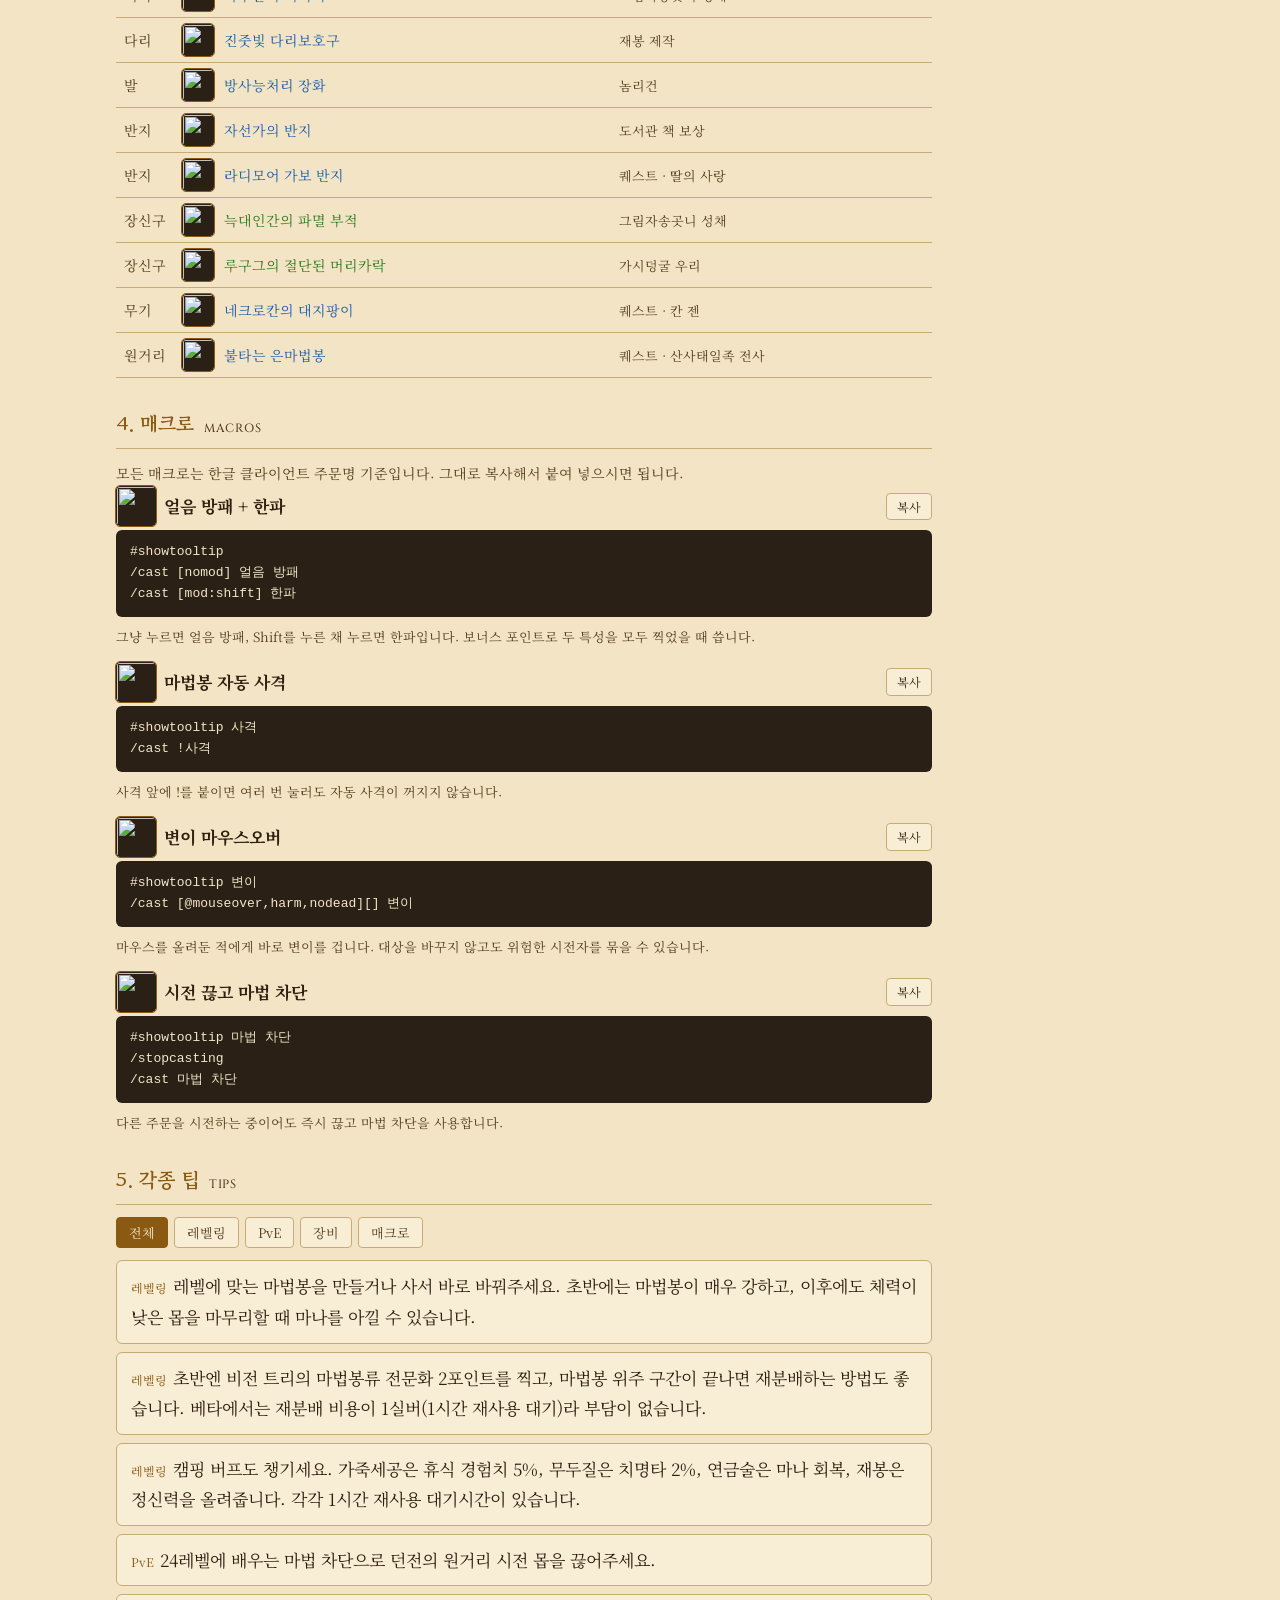
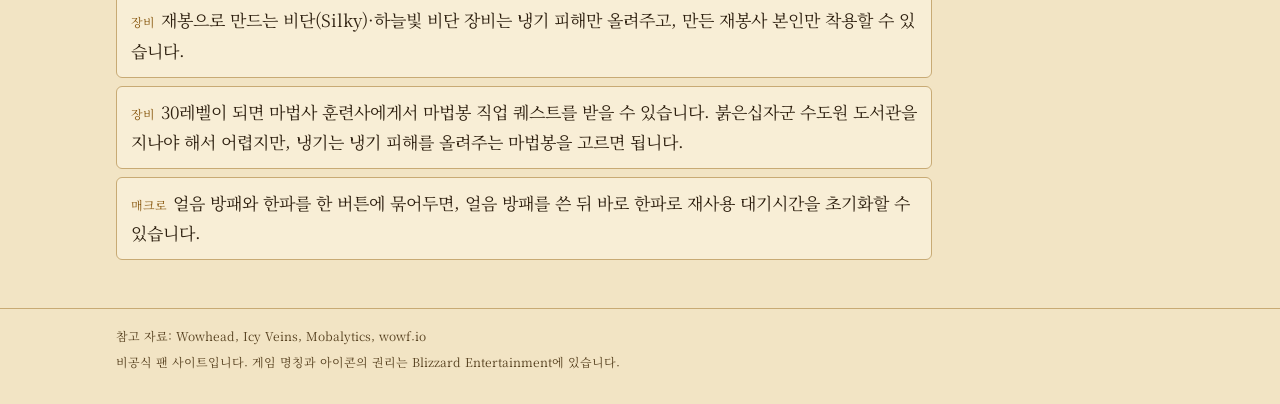
==== commit f0aa2dc7: "Update index.html" ====
--- a/mage/index.html
+++ b/mage/index.html
@@ -15,7 +15,7 @@
 <link rel="preconnect" href="https://fonts.googleapis.com">
 <link rel="preconnect" href="https://fonts.gstatic.com" crossorigin>
 <link rel="stylesheet" href="https://fonts.googleapis.com/css2?family=Cinzel:wght@500;600&family=Gowun+Batang:wght@400;700&family=Noto+Serif+KR:wght@400;500;700&display=swap">
-<link rel="stylesheet" href="/assets/style.css">
+<link rel="stylesheet" href="/assets/style.css?v=3">
 </head>
 <body>
 <header class="top"><div class="wrap">
@@ -52,6 +52,6 @@
 </div>
 
 <footer><div class="wrap"><p style="margin:0 0 4px">참고 자료: Wowhead, Icy Veins, Mobalytics, wowf.io</p>비공식 팬 사이트입니다. 게임 명칭과 아이콘의 권리는 Blizzard Entertainment에 있습니다.</div></footer>
-<script src="/assets/mage.js"></script>
+<script src="/assets/mage.js?v=3"></script>
 </body>
 </html>
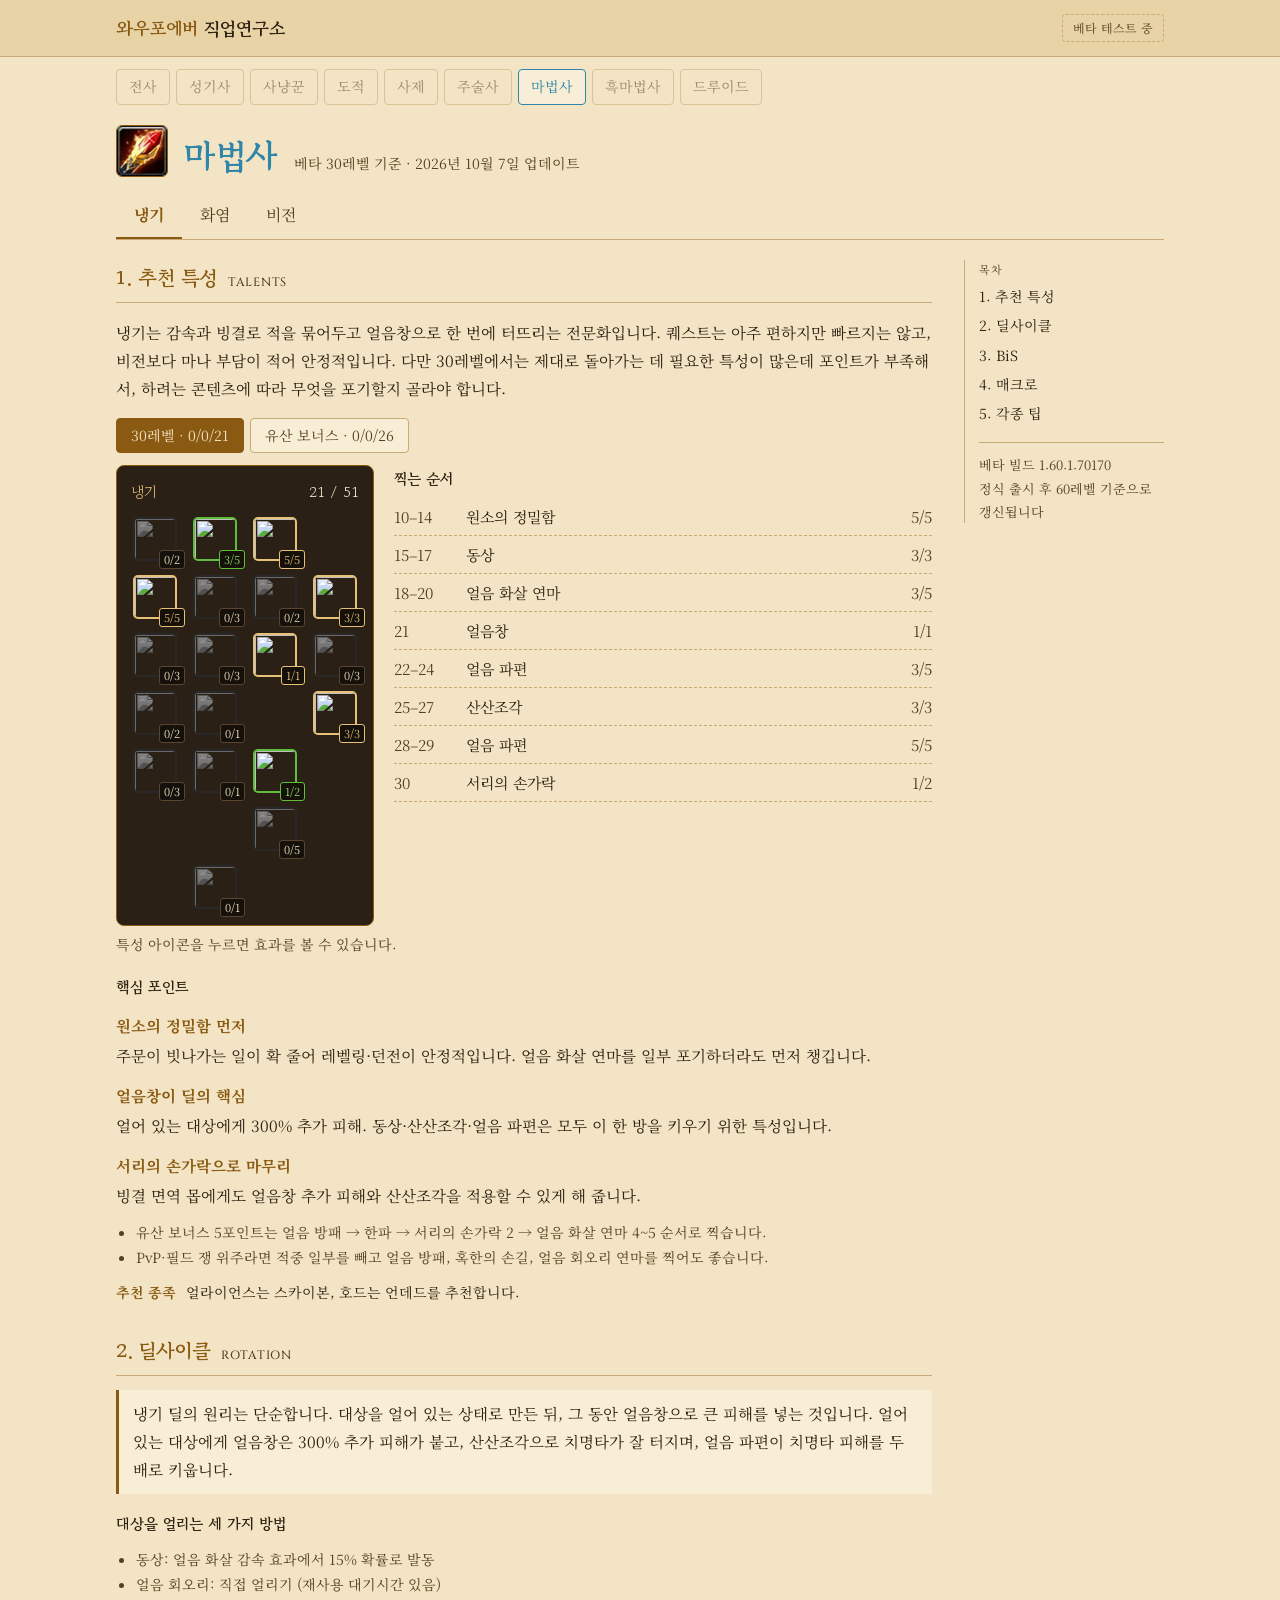
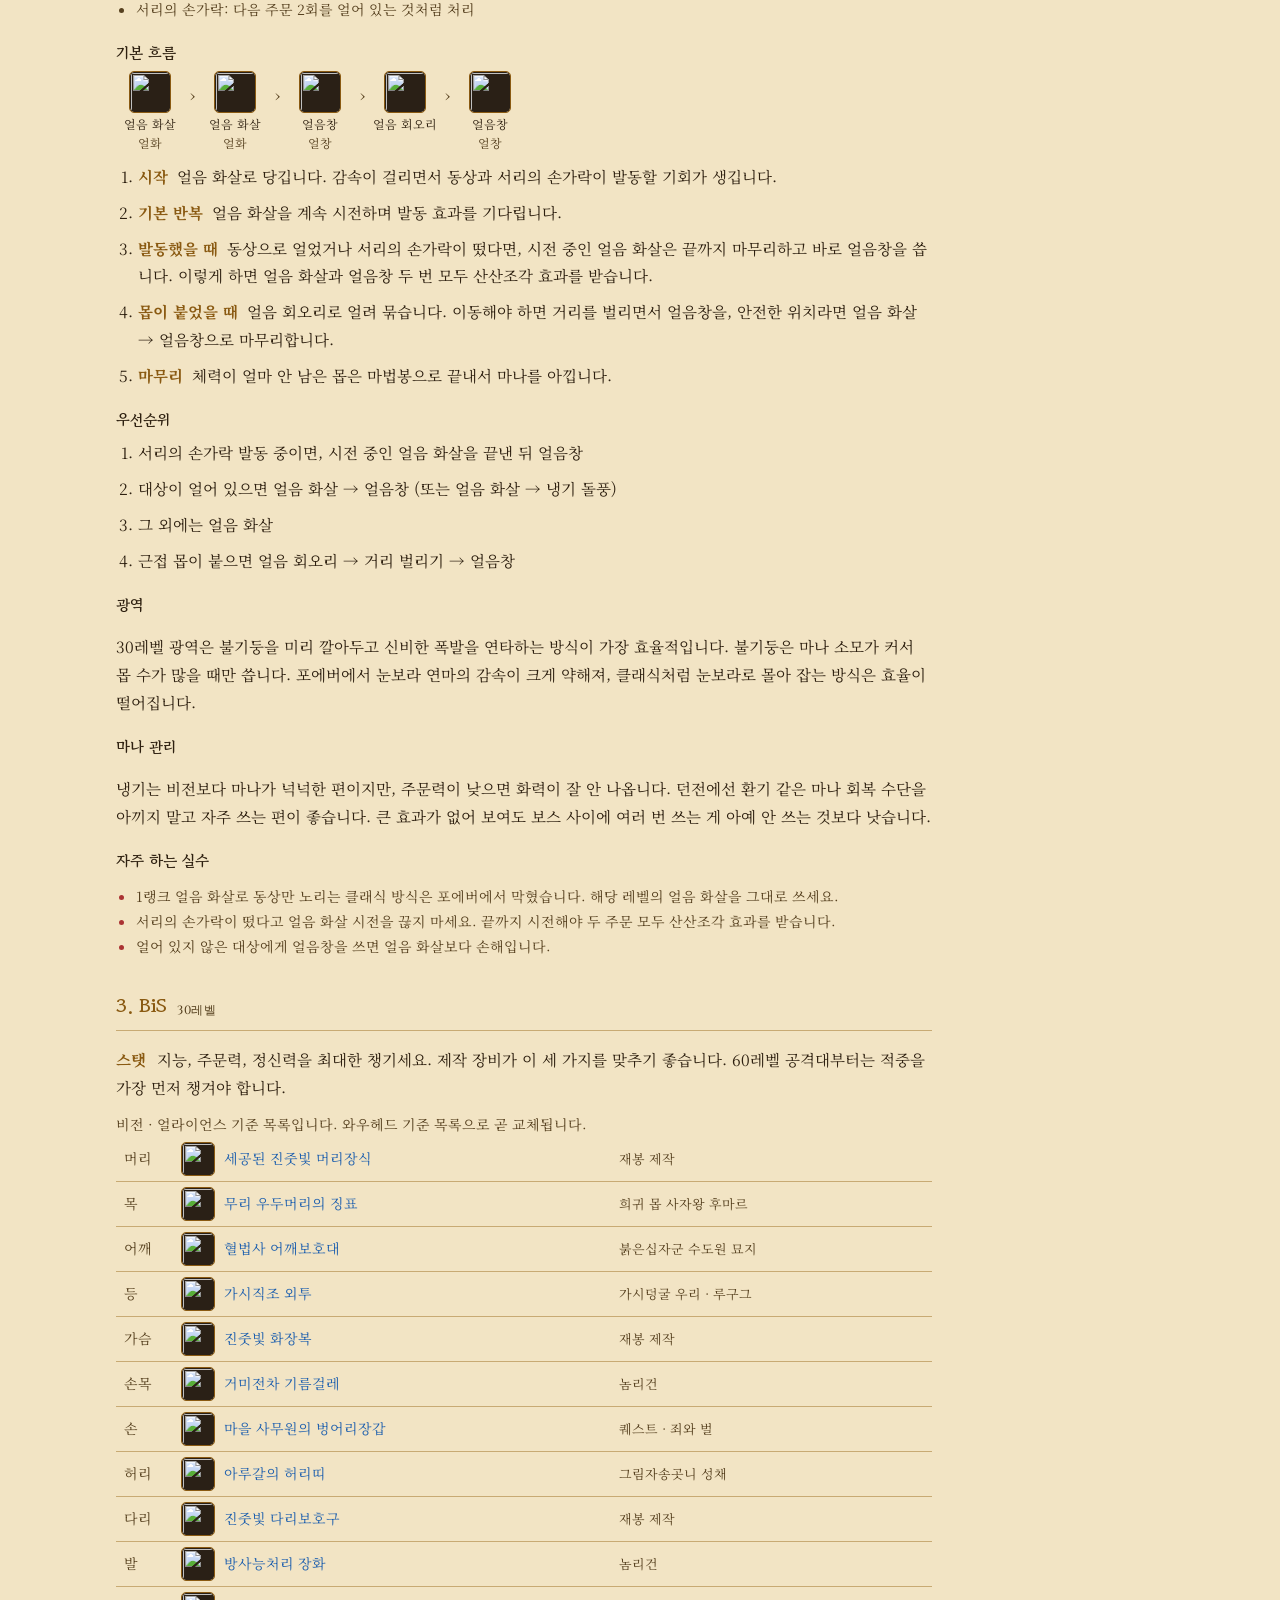
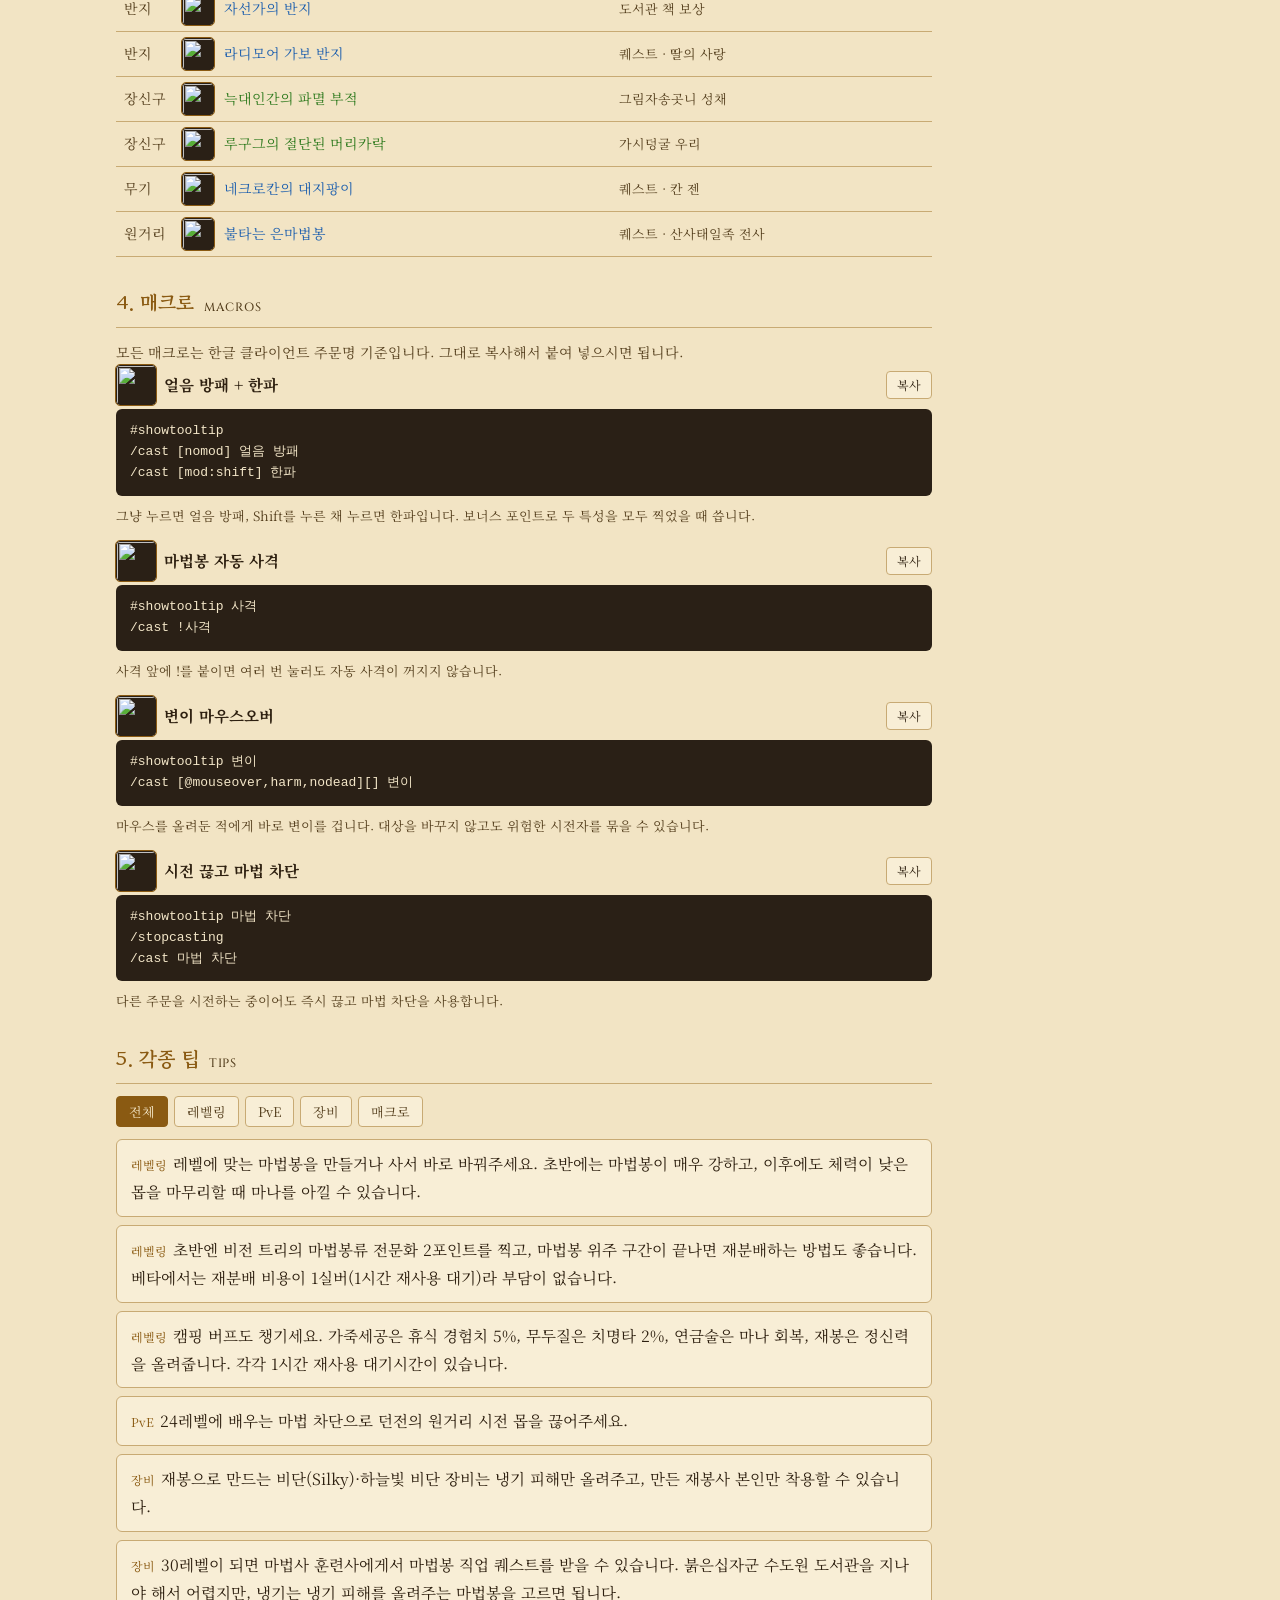
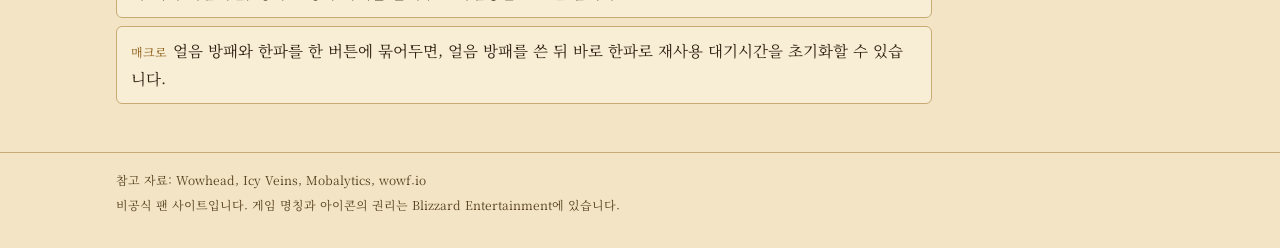
==== commit 3328238f: "Update index.html" ====
--- a/mage/index.html
+++ b/mage/index.html
@@ -15,7 +15,7 @@
 <link rel="preconnect" href="https://fonts.googleapis.com">
 <link rel="preconnect" href="https://fonts.gstatic.com" crossorigin>
 <link rel="stylesheet" href="https://fonts.googleapis.com/css2?family=Cinzel:wght@500;600&family=Gowun+Batang:wght@400;700&family=Noto+Serif+KR:wght@400;500;700&display=swap">
-<link rel="stylesheet" href="/assets/style.css?v=3">
+<link rel="stylesheet" href="/assets/style.css?v=4">
 </head>
 <body>
 <header class="top"><div class="wrap">
@@ -52,6 +52,6 @@
 </div>
 
 <footer><div class="wrap"><p style="margin:0 0 4px">참고 자료: Wowhead, Icy Veins, Mobalytics, wowf.io</p>비공식 팬 사이트입니다. 게임 명칭과 아이콘의 권리는 Blizzard Entertainment에 있습니다.</div></footer>
-<script src="/assets/mage.js?v=3"></script>
+<script src="/assets/mage.js?v=4"></script>
 </body>
 </html>
--- a/assets/style.css
+++ b/assets/style.css
@@ -151,3 +151,5 @@
 .wtip-x{margin-left:auto;align-self:flex-start;background:none;border:0;color:#c9b58a;font-size:20px;line-height:1;cursor:pointer;padding:0 2px}
 .wtip p{margin:8px 0 6px}
 .wtip a{color:var(--rune);font-size:13px}
+@media (min-width:761px){body{font-size:15.5px}}
+@media (max-width:760px){:root{--body:'Gowun Batang','Nanum Myeongjo','Apple SD Gothic Neo',serif;--ink:#3a2915;--ink-2:#6f5839}body{font-size:15px;line-height:1.75}.classes span,.classes a{font-size:13px}.hero p{font-size:13px}.alias{font-size:11px}.hint{font-size:13px}.order ol{font-size:14px}}
